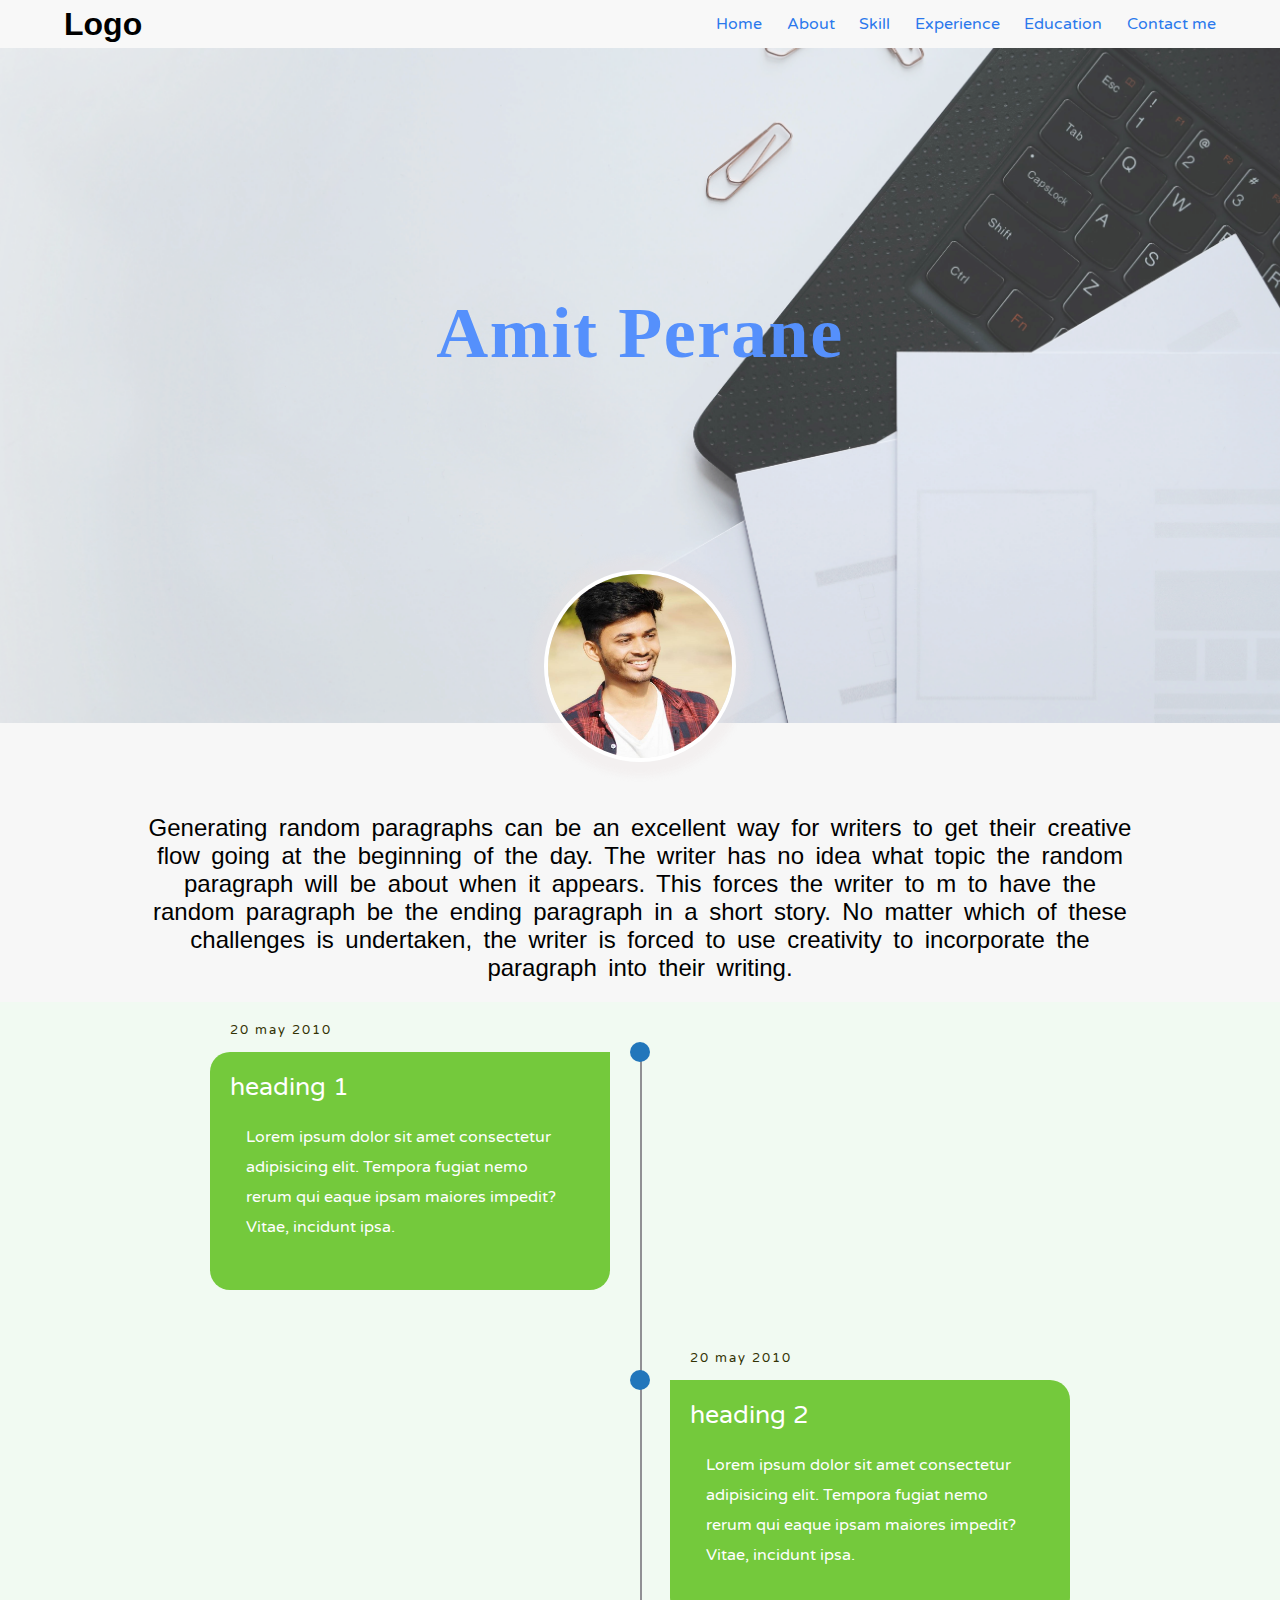
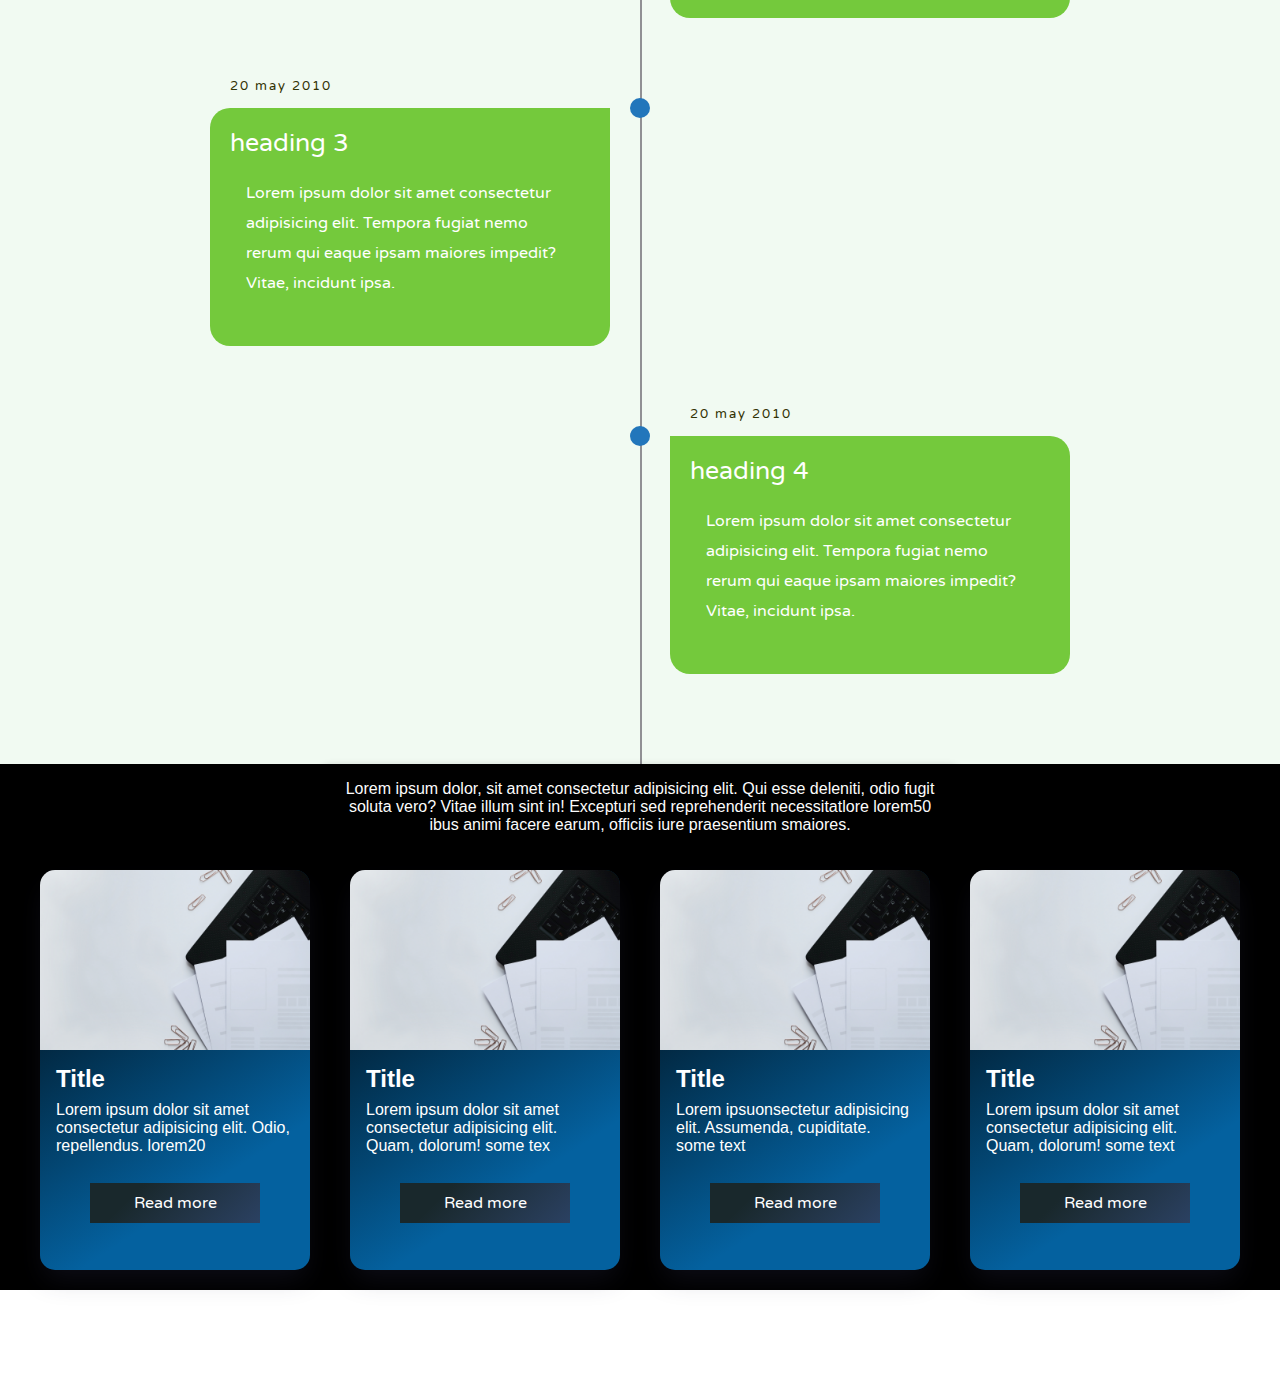
==== index.html @ 159cdae6 "first commit" ====
<!DOCTYPE html>
<html lang="en">

<head>
    <meta charset="UTF-8">
    <meta http-equiv="X-UA-Compatible" content="IE=edge">
    <meta name="viewport" content="width=device-width, initial-scale=1.0">
    <title>Portfolio</title>
    <link rel="stylesheet" href="style.css">
    <link rel="stylesheet" href="https://use.fontawesome.com/releases/v5.5.0/css/all.css"
        integrity="sha384-B4dIYHKNBt8Bc12p+WXckhzcICo0wtJAoU8YZTY5qE0Id1GSseTk6S+L3BlXeVIU" crossorigin="anonymous">
</head>

<body>
   
    <nav>
        <div class="nav-center">
            <h1>Logo</h1>
            <ul class="nav-links nav-menu nav-bar">
                <li>
                    <a href="#">Home</a>
            
                </li>
                <li>
                    <a href="#about">About</a>
            
                </li>
                <li>
                    <a href="#skill">Skill</a>
            
                </li>
                <li><a href="#experience">Experience</a>
            
                </li>
                <li><a href="#education">Education</a>
            
                </li>
                <li>
                    <a href="#contact me">Contact me</a>
            
                </li>
            </ul>
        </div>
    </nav>

<header id="body-header">
        <div id="name-social-container">
            <div class="text-center">
                <h1 id="my-name">
                    Amit Perane
                </h1>
            </div>
            <div>
                <ul class="horizontal-list text-center social-icons">
                    <li>
                        <a href="https://www.linkedin.com/in/amit-perane-91882a196/" target=”_blank”>
                            <i class="fab fa-linkedin-in"></i>

                        </a>
                    </li>
                    <li>
                        <a href="https://github.com/amit-2000" target=”_blank”>
                            <i class="fab fa-github"></i>

                        </a>
                    </li>
                    <li>
                        <a href="https://www.quora.com/profile/Amit-Perane" target="_blank">

                            <i class="fab fa-quora"></i>
                        </a>
                    </li>
                    <li> <a href="#">
                            <a href="#">
                                <i class="fab fa-stack-overflow"></i>

                            </a>
                    </li>

                </ul>
            </div>

        </div>
    </header>

    <main>
        <section id="about">
            <div id="my-image">
                <img src="./images/BeautyPlus_20181110160828060_save.jpg" alt="profile-picture">

            </div>
            <div class="about-para">
                <p>
                    Generating random paragraphs can be an excellent way for writers to get their creative flow going at
                    the beginning of
                    the day. The writer has no idea what topic the random paragraph will be about when it appears. This
                    forces the writer to
                    m to have the random paragraph be the ending paragraph in a short story. No matter which of these
                    challenges is undertaken, the writer is forced to use creativity to incorporate the paragraph into
                    their writing.
                </p>
            </div>



        </section>
        <section id="skill">


        </section>
        <section id="experience">


            <div class="container2">

                <div class="timeline">
                    <ul>
                        <li>
                            <div class="timeline-content">
                                <div class="date">20 may 2010</div>
                                <h1>heading 1</h1>
                                <p>Lorem ipsum dolor sit amet consectetur adipisicing elit. Tempora fugiat nemo rerum
                                    qui
                                    eaque ipsam maiores impedit? Vitae, incidunt ipsa.</p>
                            </div>
                        </li>
                        <li>
                            <div class="timeline-content">
                                <div class="date">20 may 2010</div>
                                <h1>heading 2</h1>
                                <p>Lorem ipsum dolor sit amet consectetur adipisicing elit. Tempora fugiat nemo rerum
                                    qui
                                    eaque ipsam maiores impedit? Vitae, incidunt ipsa.</p>
                            </div>
                        </li>
                        <li>
                            <div class="timeline-content">
                                <div class="date">20 may 2010</div>
                                <h1>heading 3</h1>
                                <p>Lorem ipsum dolor sit amet consectetur adipisicing elit. Tempora fugiat nemo rerum
                                    qui
                                    eaque ipsam maiores impedit? Vitae, incidunt ipsa.</p>
                            </div>
                        </li>
                        <li>
                            <div class="timeline-content">
                                <div class="date">20 may 2010</div>
                                <h1>heading 4</h1>
                                <p>Lorem ipsum dolor sit amet consectetur adipisicing elit. Tempora fugiat nemo rerum
                                    qui
                                    eaque ipsam maiores impedit? Vitae, incidunt ipsa.</p>
                            </div>
                        </li>

                    </ul>
                </div>
            </div>


        </section>
        <section id="education">
            <div class="body2">
                <div class="main">
                    <p id="heading-para">Lorem ipsum dolor, sit amet consectetur adipisicing elit. Qui esse deleniti,
                        odio fugit soluta
                        vero? Vitae illum sint in! Excepturi sed reprehenderit necessitatlore lorem50 ibus animi facere
                        earum, officiis
                        iure praesentium
                        smaiores.</p>
                    <div class="container3">

                        <div class="cards">
                            <div class="card-img img-1"></div>
                            <div class="content">
                                <h2>Title</h2>
                                <p>Lorem ipsum dolor sit amet consectetur adipisicing elit. Odio, repellendus. lorem20
                                </p>
                                <a href="">Read more</a>
                            </div>

                        </div>
                        <div class="cards">
                            <div class="card-img img-2"></div>
                            <h2>Title</h2>
                            <p> Lorem ipsum dolor sit amet consectetur adipisicing elit. Quam, dolorum! some tex</p>
                            <a href="">Read more</a>

                        </div>
                        <div class="cards">
                            <div class="card-img img-3"></div>

                            <h2>Title</h2>
                            <p>Lorem ipsuonsectetur adipisicing elit. Assumenda, cupiditate. some text
                            </p>
                            <a href="">Read more</a>
                        </div>
                        <div class="cards">
                            <div class="card-img"></div>
                            <h2>Title</h2>
                            <p>Lorem ipsum dolor sit amet consectetur adipisicing elit. Quam, dolorum! some text</p>
                            <a href="">Read more</a>
                        </div>
                    </div>
                </div>
            </div>
        </section>
        <section id="contact-me">

        </section>
    </main>

<script src="./js/scroll.js"></script>
</body>

</html>
---- style.css ----
@import url('https://fonts.googleapis.com/css2?family=Varela+Round&family=Yanone+Kaffeesatz&display=swap');
@import url('https://fonts.googleapis.com/css2?family=Architects+Daughter&family=Hind:wght@700&family=Pacifico&display=swap');
body{
    padding: 0px;
    margin: 0px;
    font-family: sans-serif;
    /* font-size: 30px; */
}
#body-header{
    height: 75vh;
    /* width: auto; */
    opacity: 0.8;
    background-image: url(./images/header-img.jpg);
    background-size: cover;
    background-position: center;
    background-attachment: fixed;
    padding-top: 1.2rem;
    position: relative;
    
}
/* ul li{
    display: inline-block;
    list-style-type: none;
    
    margin: 0px;
    padding: 0px;
} */


/* body header  => Navigation*/

nav{
    height:  3rem;
    align-items: center;
    margin: 0;
    background-color: rgb(248, 248, 248);
    display: grid;
    box-shadow: var(--dark-shadow);
}

.nav-center{
    display: flex;
    align-items: center;
    justify-content: space-between;
    width:  90vw;
    margin: 0 auto;

}
li , a , ul{
   font-family: 'Varela Round', sans-serif;

    font-weight: 5500;
    
    color:  rgb(43, 120, 236);
    text-decoration: none;
    list-style: none;
}
.nav-links{
    display:  flex;
    justify-content: space-between;
    width: 500px;
}


ul.nav-bar li a:hover{
    color: rgb(30, 58, 219);
    transition: color 0.5s,background-color 0.5s , border 0.5s;

 } 

/* heading my-name*/
.text-center{
    text-align: center;
}

#name-social-container{
    margin-top: 25vh;
}

#my-name{
    /* font-family: 'Hind', sans-serif; */
    font-family: 'Slabo 27px', serif;
    font-size: 4.5rem;
    letter-spacing: 0.1rem;
    color: rgb(43 117 252);
    font-weight: 700;
    margin-bottom: 0.5rem;
}
.social-icons li{
    list-style: none;
    display: inline-block;
}
.social-icons li a{
    color: rgb(0,0,0);
}
.social-icons li a i{
    /*color: red;*/
    padding: 10px;
    font-size: 1.2rem;
    border-radius: 50%;
}


.social-icons li a i:hover{
   
    box-shadow: rgba(0, 0, 0, 0.24) 0px 3px 8px;
    transform: scale(1.05);
}

#about{
    height: auto;
    width: 100%;
    background-color: rgb(247, 247, 247);
    /* position:absolute; */
}

#my-image {
    height: 12rem;
    width: 12rem;
    margin: auto;
    margin-top: -17vh;
    position: relative;
} 
#my-image img{
    height: 100%;
    width: 100%;
    border-radius: 50%;
    border: 4px solid white;
    box-shadow: 0px 0px 6px 14px rgba(235, 225, 224, 0.3);
}
.about-para p{
    height: auto;
    width: 80vw;
    margin: auto;
    margin-top: 2rem;
    padding: 20px; 
    text-align: center;
    font-size: 1.5rem;
    word-spacing: 0.3rem;

}

 #skill{
    height: auto;
    width: 100%;
    /* background-color: rgb(255, 255, 255); */
    display: flex;
}

#skill p{
     height: auto;
    width: 80vw;
    margin: auto;
    margin-top: 2rem;
    /* padding: 30px;
    margin :0vh 10vw; */
    text-align: center;
    font-size: 1.5rem;
    word-spacing: 0.3rem;
}
 #experience{
    height: auto;
    width: 100%;
    background-color: rgb(245, 241, 241);
}
.container{
    display: flex;
    justify-content: center;
    align-content: center;
    align-items: center;
}
.container div{
    height: auto;
    width: auto;
    border: 2px solid black;
    margin-left: 20px;
    background-image:linear-gradient(rgb(228, 212, 212), rgb(216, 179, 179), rgb(211, 211, 247));
    padding: 5px;

}
 #education{
    height: 65vh;
    width: 100%;
    /* background-color: rgb(255, 255, 255); */
}
* {
    margin: 0;
    padding: 0;
    box-sizing: border-box; 
 }

.container2 {
    display: flex;
    align-items: center;
    justify-content: center;
    margin: 0 auto;
    width: 100%;
    padding:50px 0 0 0;
    height: auto;
    background-color: rgb(241, 250, 242);
}

.timeline {
    width: 80%;
    height: auto;
    max-width: 800px;
    margin: 0 auto;
    position: relative;
}

.timeline ul {
    list-style-type: none;
    margin-bottom: 10px;
}

.timeline ul li {
    border-radius: 10px;
    padding: 20px;
    color: white;
    background-color: rgb(116, 201, 60);
    margin-bottom: 20px;
}

.container ul li :last-child {
    margin-bottom: 0px;
}

.timeline-content h1 {
    font-size: 25px;
    font-weight: 500;
    line-height: 30px;
    margin-bottom: 20px;
}

.timeline-content p {
    font-size: 16px;
    font-weight: 300;
    line-height: 30px;
    margin-bottom: 20px;
}
.date{
    font-size: 13px;
    font-weight: 300;
    margin-bottom: 10px;
    letter-spacing: 2px;
}

@media only screen and (min-width:768px) {
    .timeline::before{
        content: '';
        height: 100%;
        width: 2px;
        position: absolute;
        left: 50%;
        transform: translateX(-50);
        background-color: rgb(144, 144, 148);
    }
 .timeline-content .date{
     position: absolute;
     top :-30px;
    font-size: 13px;
    font-weight: 300;
    letter-spacing: 2px;
    color: rgb(51, 50, 4);
}   

    .timeline ul li {
        width: 50%;
        margin-bottom: 90px;
        position: relative;
        
    }
    .timeline ul li:nth-child(odd) {
        float: left;
        clear: right;
        border-radius: 20px 0px 20px 20px;
        transform: translate(-30px);
        /* left: -30px; */
    }
    .timeline ul li:nth-child(even) {
        float: right;
        clear: left;
        border-radius: 0px 20px 20px 20px;
        transform: translate(30px);
    }
      .timeline ul li::after{
         position: absolute;
         height: 20px;
         width: 20px;
         content: '';
         background-color: rgb(34, 118, 187);
         border-radius: 50%;
         top:0px;
         
     }
      .timeline ul li:nth-child(odd)::after{
          transform: translate(50% , -50%);
          right: -30px;
          
      }
      .timeline ul li:nth-child(even)::after{
          transform: translate(-50% , -50%);
          left: -30px;
          
      }
      .timeline ul li:hover::after{
           background-color: rgb(236, 99, 99);
      }
}

/* Education */
.body2{
    position: relative;
    top: -30px;
    box-sizing: border-box;
    margin: 0;
    padding: 0;
background-color: #000000;

}
.main{
    margin: 0;
    width: 100%;
    height: 100%;
}
.container3{
    flex-wrap: wrap;
    display: flex;
    justify-content: center;
    align-items: center;
    align-content: center; 
    color: rgb(255, 255, 255);
    height: 100%;
    width: 100%;
  
}
#heading-para{
 
    border-radius: 10px;
   box-shadow: rgba(0, 0, 0, 0.24) 0px 3px 8px;
    color: rgb(252, 252, 252);
    text-align: center;
    width: 50vw;
    height: auto;
    align-items: center;
    justify-content: center;
    padding: 1rem;
    margin:30px auto 0 auto;
    margin-bottom: 0;
}

.cards{
   box-shadow: rgba(50, 50, 93, 0.25) 0px 13px 27px -5px, rgba(0, 0, 0, 0.3) 0px 8px 16px -8px;
background-color: #000000;
background-image: linear-gradient(147deg, #000000 0%, #04619f 74%);

    /* background-color: rgb(201, 204, 204); */
    border:0px solid rgb(255, 221, 221);
    border-radius: 15px;
    margin: 20px;
    width: 270px;
    height: 400px; 
}

.card-img{
    border-radius: 15px 15px 0px 0px ;
    /* height: 80%; */
    /* width: 80%; */
    margin: auto;
    /* border-radius: 50%; */
    background-image: url(./header-img.jpg);
    background-position: center;
    background-size: cover;
    /* background-color: aqua; */
    height: 180px;
    margin-bottom: 15px;

}
.cards h2, p{
    padding:0 1rem 0.5rem 1rem;
}
.cards a{
    /* background-color: black; */
    background-color: #2b4162;
background-image: linear-gradient(315deg, #2b4162 0%, #19282c 74%);

    color: white;
    display: block;
    height: auto;
    padding: 10px 20px;
    text-decoration: none;
    text-align: center;
    margin: 20px 50px;
    /* border-radius: 2px; */
}

.cards:hover{
    background-color: rgb(163, 161, 161);
    color: white;
    cursor: pointer;
    transform: scale(1.03);
    transition: all 0.3s ease;

    
}
a:hover{
    color: rgb(47, 159, 224);
}
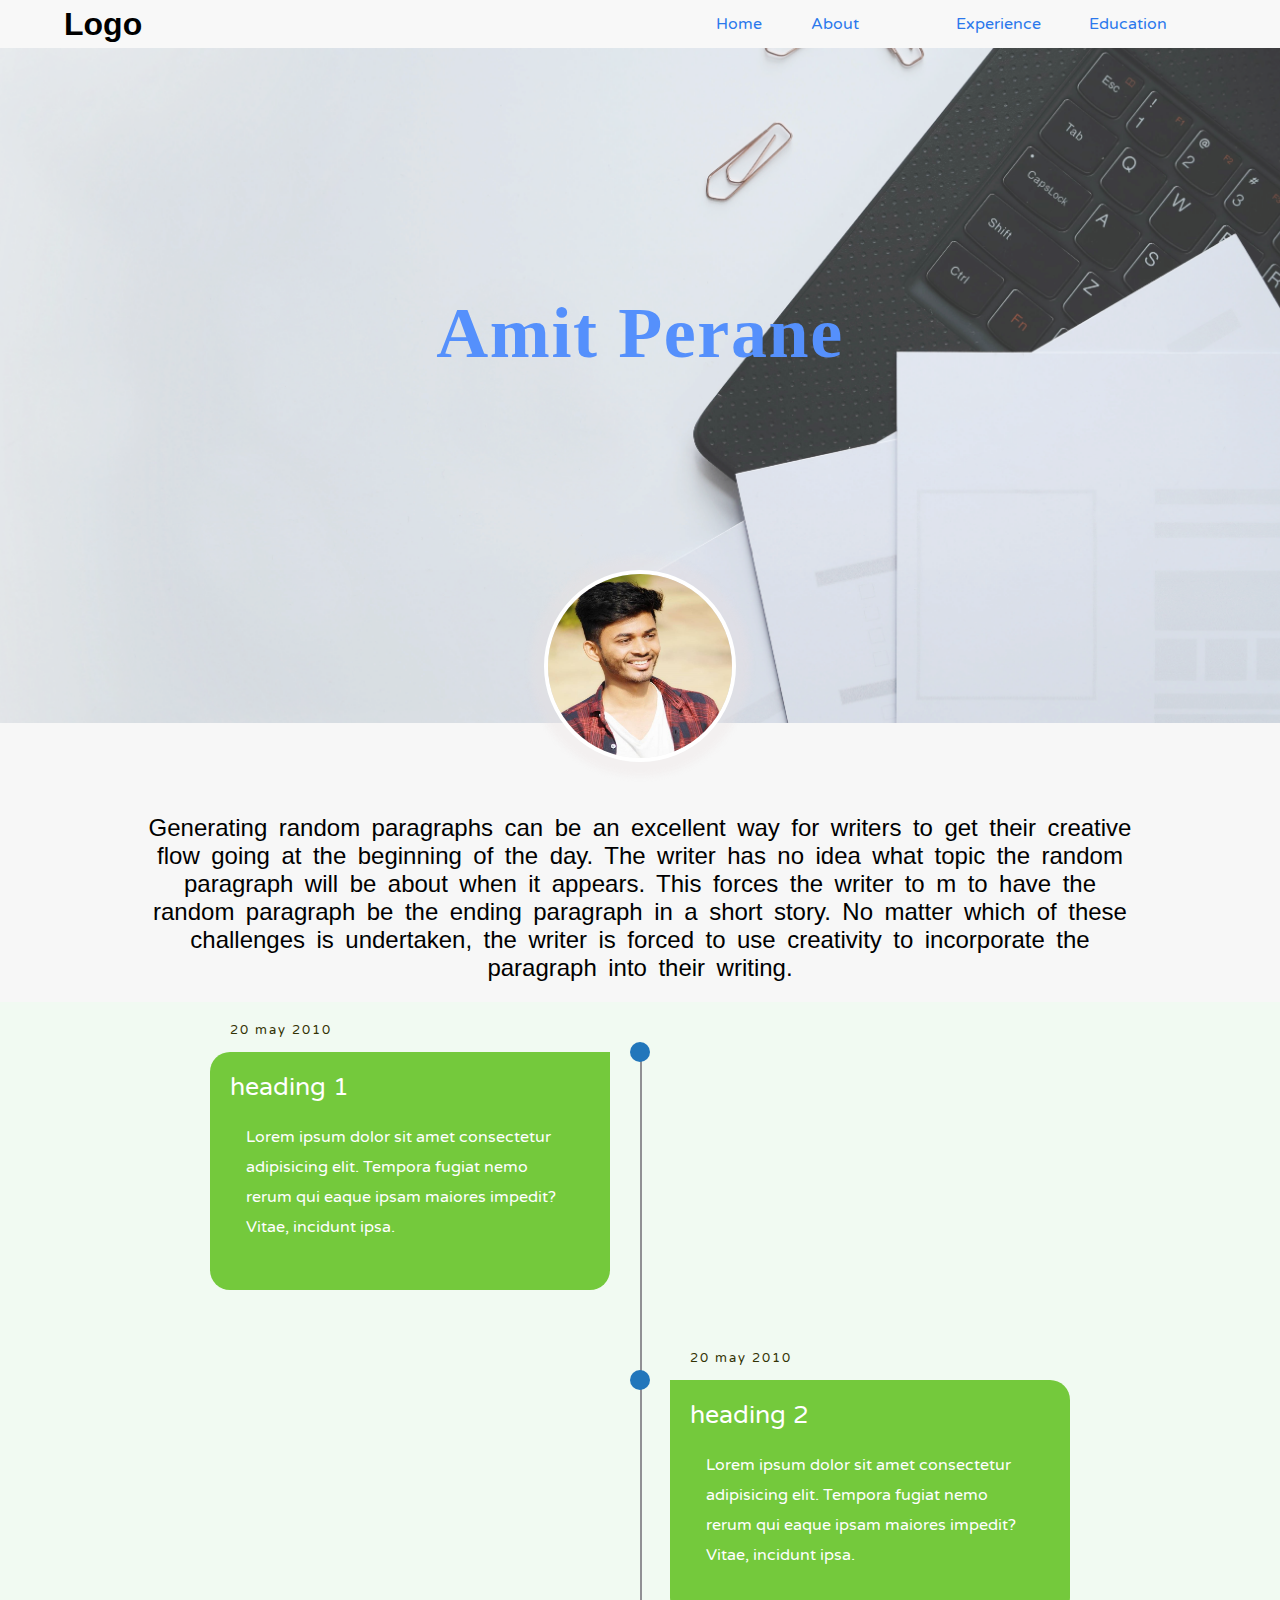
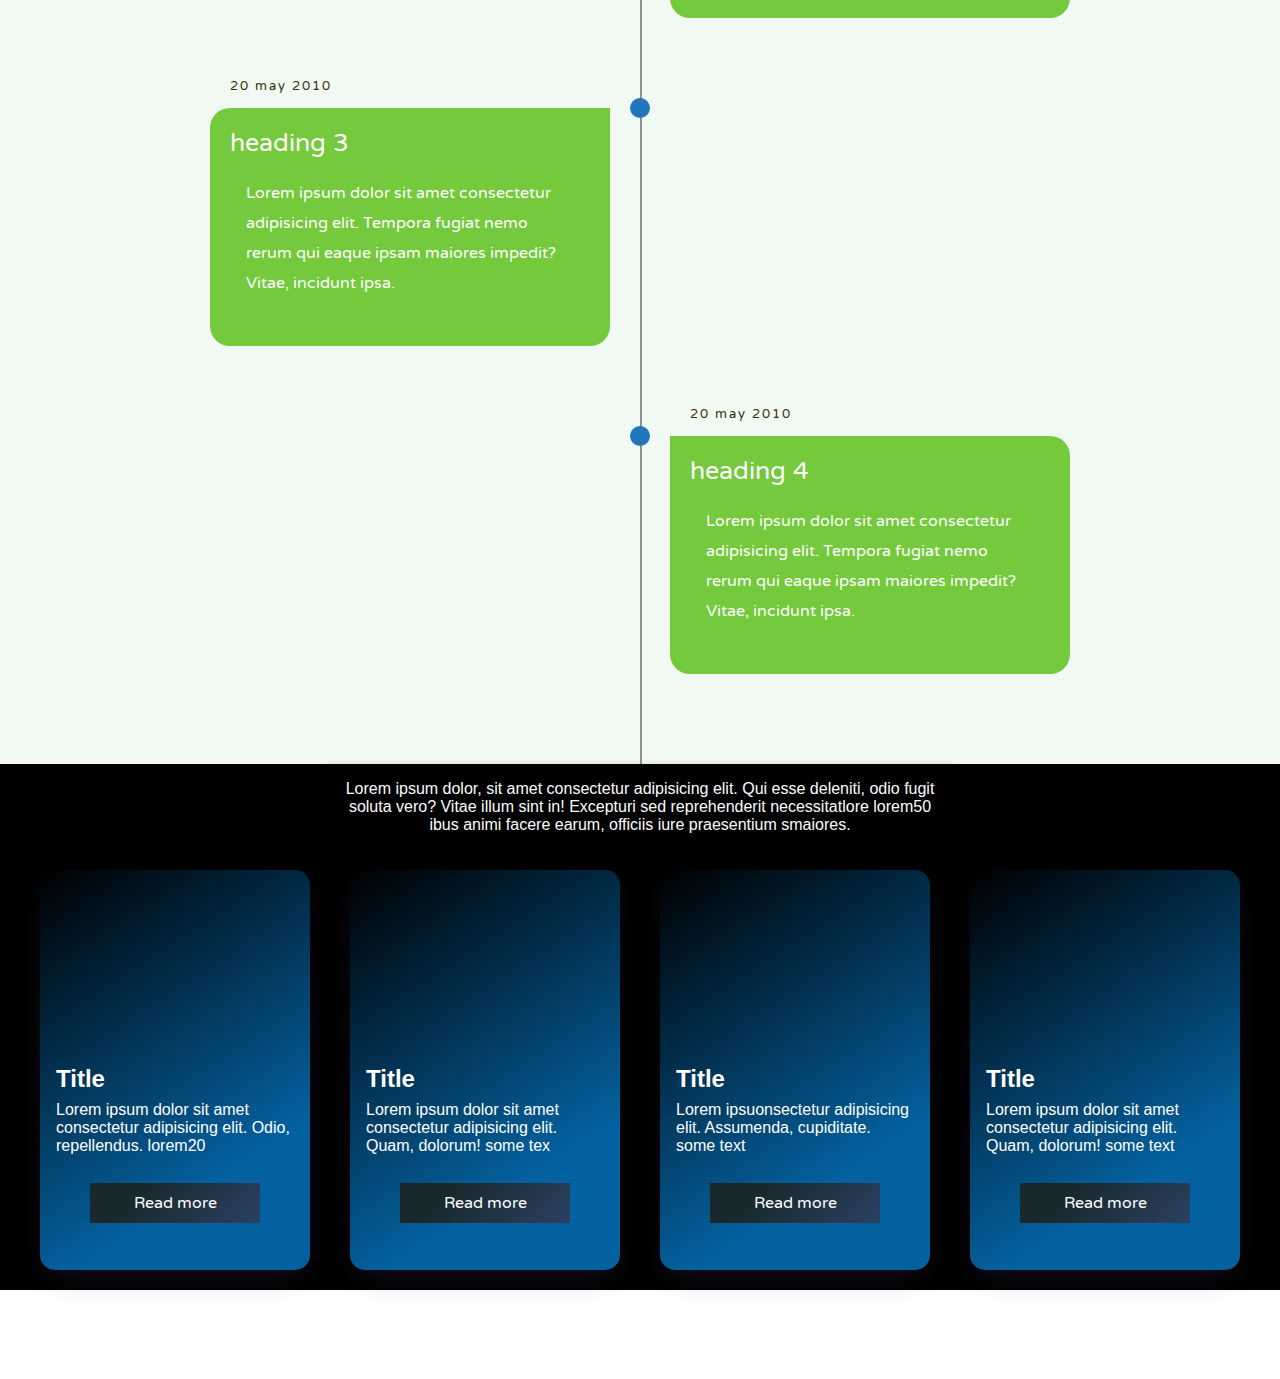
==== commit 85c98470: "first commit" ====
--- a/index.html
+++ b/index.html
@@ -6,12 +6,13 @@
     <meta http-equiv="X-UA-Compatible" content="IE=edge">
     <meta name="viewport" content="width=device-width, initial-scale=1.0">
     <title>Portfolio</title>
-    <link rel="stylesheet" href="style.css">
+    <link rel="stylesheet" href="../css/style.css">
     <link rel="stylesheet" href="https://use.fontawesome.com/releases/v5.5.0/css/all.css"
         integrity="sha384-B4dIYHKNBt8Bc12p+WXckhzcICo0wtJAoU8YZTY5qE0Id1GSseTk6S+L3BlXeVIU" crossorigin="anonymous">
 </head>
 
 <body>
+
    
     <nav>
         <div class="nav-center">
@@ -26,24 +27,24 @@
             
                 </li>
                 <li>
-                    <a href="#skill">Skill</a>
-            
-                </li>
-                <li><a href="#experience">Experience</a>
+                    <!-- <a href="#skill">Skill</a> -->
+            
+                </li>
+                 <li><a href="#experience">Experience</a>
             
                 </li>
                 <li><a href="#education">Education</a>
             
                 </li>
-                <li>
-                    <a href="#contact me">Contact me</a>
+                <li> 
+                    <!-- <a href="#contact me">Contact me</a> -->
             
                 </li>
             </ul>
         </div>
     </nav>
-
-<header id="body-header">
+    <header id="body-header">
+
         <div id="name-social-container">
             <div class="text-center">
                 <h1 id="my-name">
@@ -86,7 +87,7 @@
     <main>
         <section id="about">
             <div id="my-image">
-                <img src="./images/BeautyPlus_20181110160828060_save.jpg" alt="profile-picture">
+                <img src="../images/BeautyPlus_20181110160828060_save.jpg" alt="profile-picture">
 
             </div>
             <div class="about-para">
--- a/css/style.css
+++ b/css/style.css
@@ -0,0 +1,408 @@
+@import url('https://fonts.googleapis.com/css2?family=Varela+Round&family=Yanone+Kaffeesatz&display=swap');
+@import url('https://fonts.googleapis.com/css2?family=Architects+Daughter&family=Hind:wght@700&family=Pacifico&display=swap');
+body{
+    padding: 0px;
+    margin: 0px;
+    font-family: sans-serif;
+    /* font-size: 30px; */
+}
+#body-header{
+    height: 75vh;
+    /* width: auto; */
+    opacity: 0.8;
+    background-image: url(../images/header-img.jpg);
+    background-size: cover;
+    background-position: center;
+    background-attachment: fixed;
+    padding-top: 1.2rem;
+    position: relative;
+    
+}
+/* ul li{
+    display: inline-block;
+    list-style-type: none;
+    
+    margin: 0px;
+    padding: 0px;
+} */
+
+
+/* body header  => Navigation*/
+
+nav{
+    height:  3rem;
+    align-items: center;
+    margin: 0;
+    background-color: rgb(248, 248, 248);
+    display: grid;
+    box-shadow: var(--dark-shadow);
+}
+
+.nav-center{
+    display: flex;
+    align-items: center;
+    justify-content: space-between;
+    width:  90vw;
+    margin: 0 auto;
+
+}
+li , a , ul{
+   font-family: 'Varela Round', sans-serif;
+
+    font-weight: 5500;
+    
+    color:  rgb(43, 120, 236);
+    text-decoration: none;
+    list-style: none;
+}
+.nav-links{
+    display:  flex;
+    justify-content: space-between;
+    width: 500px;
+}
+
+
+ul.nav-bar li a:hover{
+    color: rgb(30, 58, 219);
+    transition: color 0.5s,background-color 0.5s , border 0.5s;
+
+ } 
+
+/* heading my-name*/
+.text-center{
+    text-align: center;
+}
+
+#name-social-container{
+    margin-top: 25vh;
+}
+
+#my-name{
+    /* font-family: 'Hind', sans-serif; */
+    font-family: 'Slabo 27px', serif;
+    font-size: 4.5rem;
+    letter-spacing: 0.1rem;
+    color: rgb(43 117 252);
+    font-weight: 700;
+    margin-bottom: 0.5rem;
+}
+.social-icons li{
+    list-style: none;
+    display: inline-block;
+}
+.social-icons li a{
+    color: rgb(0,0,0);
+}
+.social-icons li a i{
+    /*color: red;*/
+    padding: 10px;
+    font-size: 1.2rem;
+    border-radius: 50%;
+}
+
+
+.social-icons li a i:hover{
+   
+    box-shadow: rgba(0, 0, 0, 0.24) 0px 3px 8px;
+    transform: scale(1.05);
+}
+
+#about{
+    height: auto;
+    width: 100%;
+    background-color: rgb(247, 247, 247);
+    /* position:absolute; */
+}
+
+#my-image {
+    height: 12rem;
+    width: 12rem;
+    margin: auto;
+    margin-top: -17vh;
+    position: relative;
+} 
+#my-image img{
+    height: 100%;
+    width: 100%;
+    border-radius: 50%;
+    border: 4px solid white;
+    box-shadow: 0px 0px 6px 14px rgba(235, 225, 224, 0.3);
+}
+.about-para p{
+    height: auto;
+    width: 80vw;
+    margin: auto;
+    margin-top: 2rem;
+    padding: 20px; 
+    text-align: center;
+    font-size: 1.5rem;
+    word-spacing: 0.3rem;
+
+}
+
+ #skill{
+    height: auto;
+    width: 100%;
+    /* background-color: rgb(255, 255, 255); */
+    display: flex;
+}
+
+#skill p{
+     height: auto;
+    width: 80vw;
+    margin: auto;
+    margin-top: 2rem;
+    /* padding: 30px;
+    margin :0vh 10vw; */
+    text-align: center;
+    font-size: 1.5rem;
+    word-spacing: 0.3rem;
+}
+ #experience{
+    height: auto;
+    width: 100%;
+    background-color: rgb(245, 241, 241);
+}
+.container{
+    display: flex;
+    justify-content: center;
+    align-content: center;
+    align-items: center;
+}
+.container div{
+    height: auto;
+    width: auto;
+    border: 2px solid black;
+    margin-left: 20px;
+    background-image:linear-gradient(rgb(228, 212, 212), rgb(216, 179, 179), rgb(211, 211, 247));
+    padding: 5px;
+
+}
+ #education{
+    height: 65vh;
+    width: 100%;
+    /* background-color: rgb(255, 255, 255); */
+}
+* {
+    margin: 0;
+    padding: 0;
+    box-sizing: border-box; 
+ }
+
+.container2 {
+    display: flex;
+    align-items: center;
+    justify-content: center;
+    margin: 0 auto;
+    width: 100%;
+    padding:50px 0 0 0;
+    height: auto;
+    background-color: rgb(241, 250, 242);
+}
+
+.timeline {
+    width: 80%;
+    height: auto;
+    max-width: 800px;
+    margin: 0 auto;
+    position: relative;
+}
+
+.timeline ul {
+    list-style-type: none;
+    margin-bottom: 10px;
+}
+
+.timeline ul li {
+    border-radius: 10px;
+    padding: 20px;
+    color: white;
+    background-color: rgb(116, 201, 60);
+    margin-bottom: 20px;
+}
+
+.container ul li :last-child {
+    margin-bottom: 0px;
+}
+
+.timeline-content h1 {
+    font-size: 25px;
+    font-weight: 500;
+    line-height: 30px;
+    margin-bottom: 20px;
+}
+
+.timeline-content p {
+    font-size: 16px;
+    font-weight: 300;
+    line-height: 30px;
+    margin-bottom: 20px;
+}
+.date{
+    font-size: 13px;
+    font-weight: 300;
+    margin-bottom: 10px;
+    letter-spacing: 2px;
+}
+
+@media only screen and (min-width:768px) {
+    .timeline::before{
+        content: '';
+        height: 100%;
+        width: 2px;
+        position: absolute;
+        left: 50%;
+        transform: translateX(-50);
+        background-color: rgb(144, 144, 148);
+    }
+ .timeline-content .date{
+     position: absolute;
+     top :-30px;
+    font-size: 13px;
+    font-weight: 300;
+    letter-spacing: 2px;
+    color: rgb(51, 50, 4);
+}   
+
+    .timeline ul li {
+        width: 50%;
+        margin-bottom: 90px;
+        position: relative;
+        
+    }
+    .timeline ul li:nth-child(odd) {
+        float: left;
+        clear: right;
+        border-radius: 20px 0px 20px 20px;
+        transform: translate(-30px);
+        /* left: -30px; */
+    }
+    .timeline ul li:nth-child(even) {
+        float: right;
+        clear: left;
+        border-radius: 0px 20px 20px 20px;
+        transform: translate(30px);
+    }
+      .timeline ul li::after{
+         position: absolute;
+         height: 20px;
+         width: 20px;
+         content: '';
+         background-color: rgb(34, 118, 187);
+         border-radius: 50%;
+         top:0px;
+         
+     }
+      .timeline ul li:nth-child(odd)::after{
+          transform: translate(50% , -50%);
+          right: -30px;
+          
+      }
+      .timeline ul li:nth-child(even)::after{
+          transform: translate(-50% , -50%);
+          left: -30px;
+          
+      }
+      .timeline ul li:hover::after{
+           background-color: rgb(236, 99, 99);
+      }
+}
+
+/* Education */
+.body2{
+    position: relative;
+    top: -30px;
+    box-sizing: border-box;
+    margin: 0;
+    padding: 0;
+background-color: #000000;
+
+}
+.main{
+    margin: 0;
+    width: 100%;
+    height: 100%;
+}
+.container3{
+    flex-wrap: wrap;
+    display: flex;
+    justify-content: center;
+    align-items: center;
+    align-content: center; 
+    color: rgb(255, 255, 255);
+    height: 100%;
+    width: 100%;
+  
+}
+#heading-para{
+ 
+    border-radius: 10px;
+   box-shadow: rgba(0, 0, 0, 0.24) 0px 3px 8px;
+    color: rgb(252, 252, 252);
+    text-align: center;
+    width: 50vw;
+    height: auto;
+    align-items: center;
+    justify-content: center;
+    padding: 1rem;
+    margin:30px auto 0 auto;
+    margin-bottom: 0;
+}
+
+.cards{
+   box-shadow: rgba(50, 50, 93, 0.25) 0px 13px 27px -5px, rgba(0, 0, 0, 0.3) 0px 8px 16px -8px;
+background-color: #000000;
+background-image: linear-gradient(147deg, #000000 0%, #04619f 74%);
+
+    /* background-color: rgb(201, 204, 204); */
+    border:0px solid rgb(255, 221, 221);
+    border-radius: 15px;
+    margin: 20px;
+    width: 270px;
+    height: 400px; 
+}
+
+.card-img{
+    border-radius: 15px 15px 0px 0px ;
+    /* height: 80%; */
+    /* width: 80%; */
+    margin: auto;
+    /* border-radius: 50%; */
+    background-image: url(./header-img.jpg);
+    background-position: center;
+    background-size: cover;
+    /* background-color: aqua; */
+    height: 180px;
+    margin-bottom: 15px;
+
+}
+.cards h2, p{
+    padding:0 1rem 0.5rem 1rem;
+}
+.cards a{
+    /* background-color: black; */
+    background-color: #2b4162;
+background-image: linear-gradient(315deg, #2b4162 0%, #19282c 74%);
+
+    color: white;
+    display: block;
+    height: auto;
+    padding: 10px 20px;
+    text-decoration: none;
+    text-align: center;
+    margin: 20px 50px;
+    /* border-radius: 2px; */
+}
+
+.cards:hover{
+    background-color: rgb(163, 161, 161);
+    color: white;
+    cursor: pointer;
+    transform: scale(1.03);
+    transition: all 0.3s ease;
+
+    
+}
+a:hover{
+    color: rgb(47, 159, 224);
+}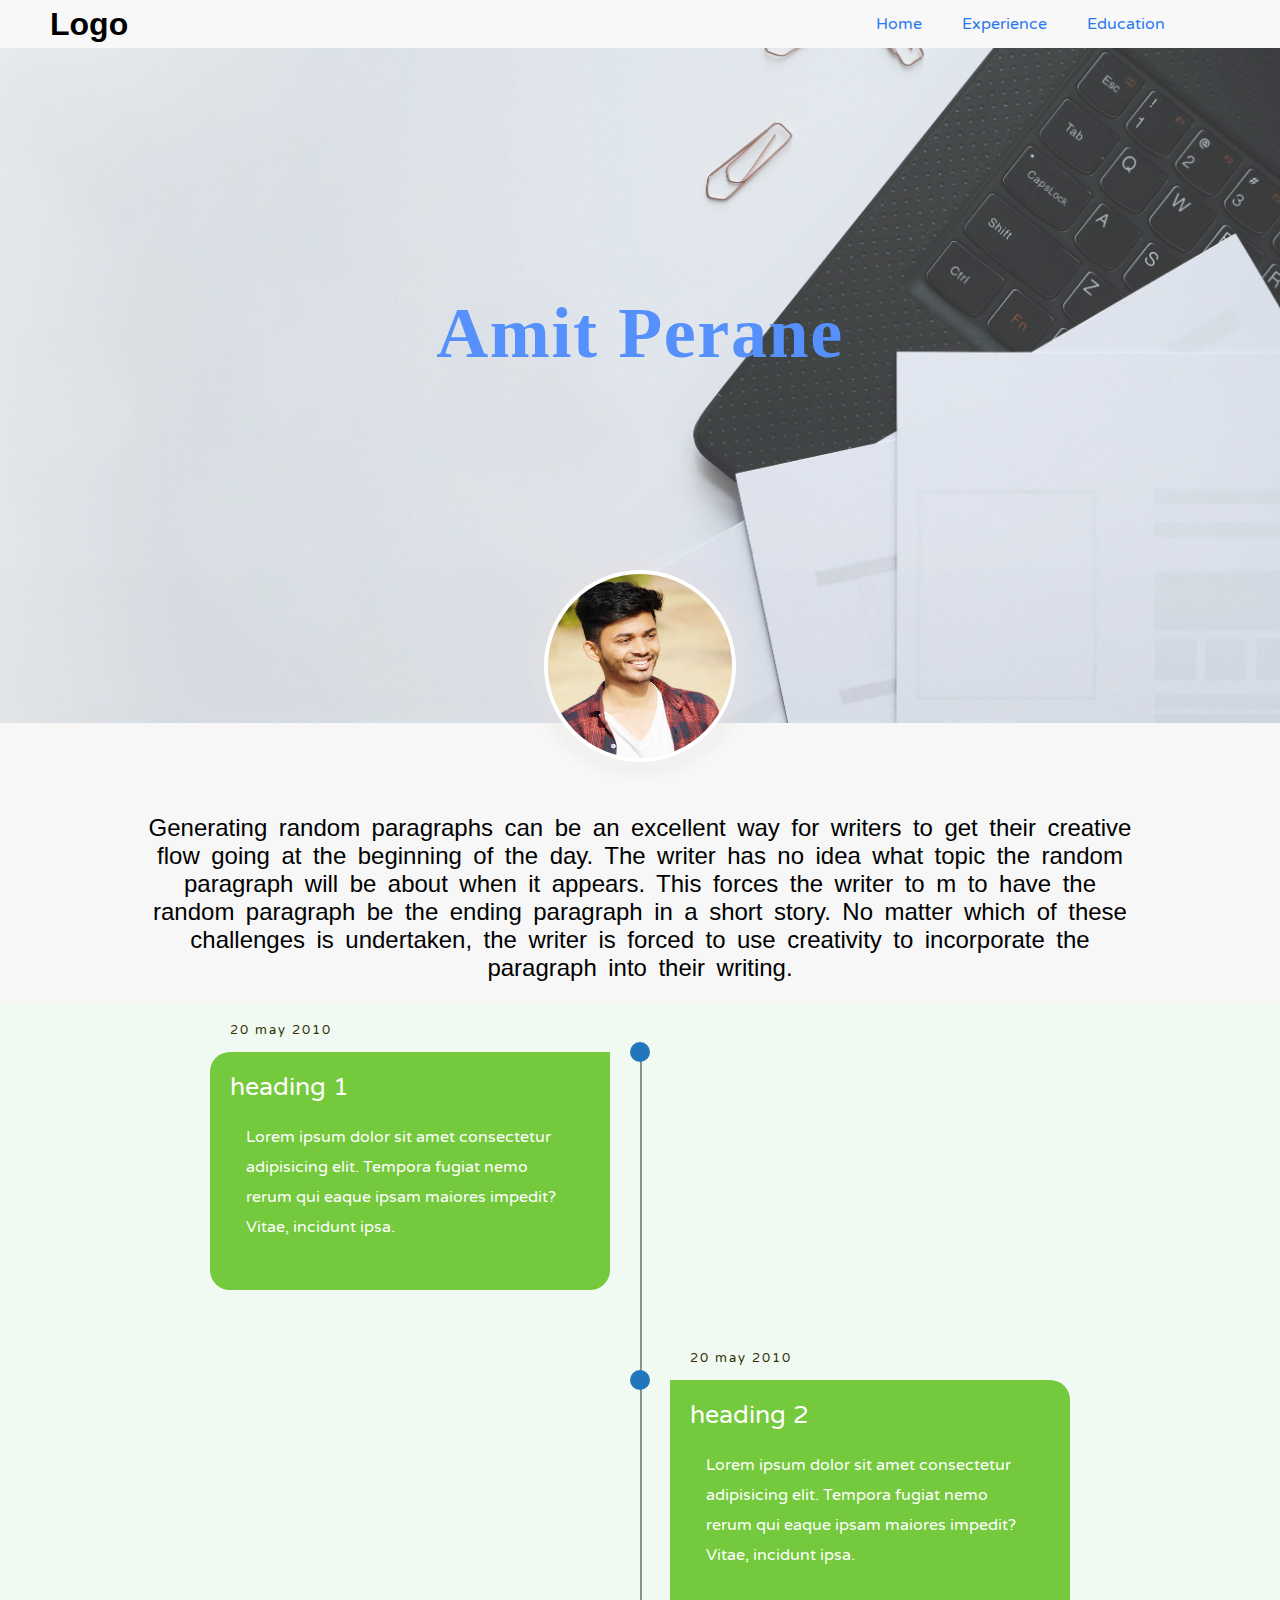
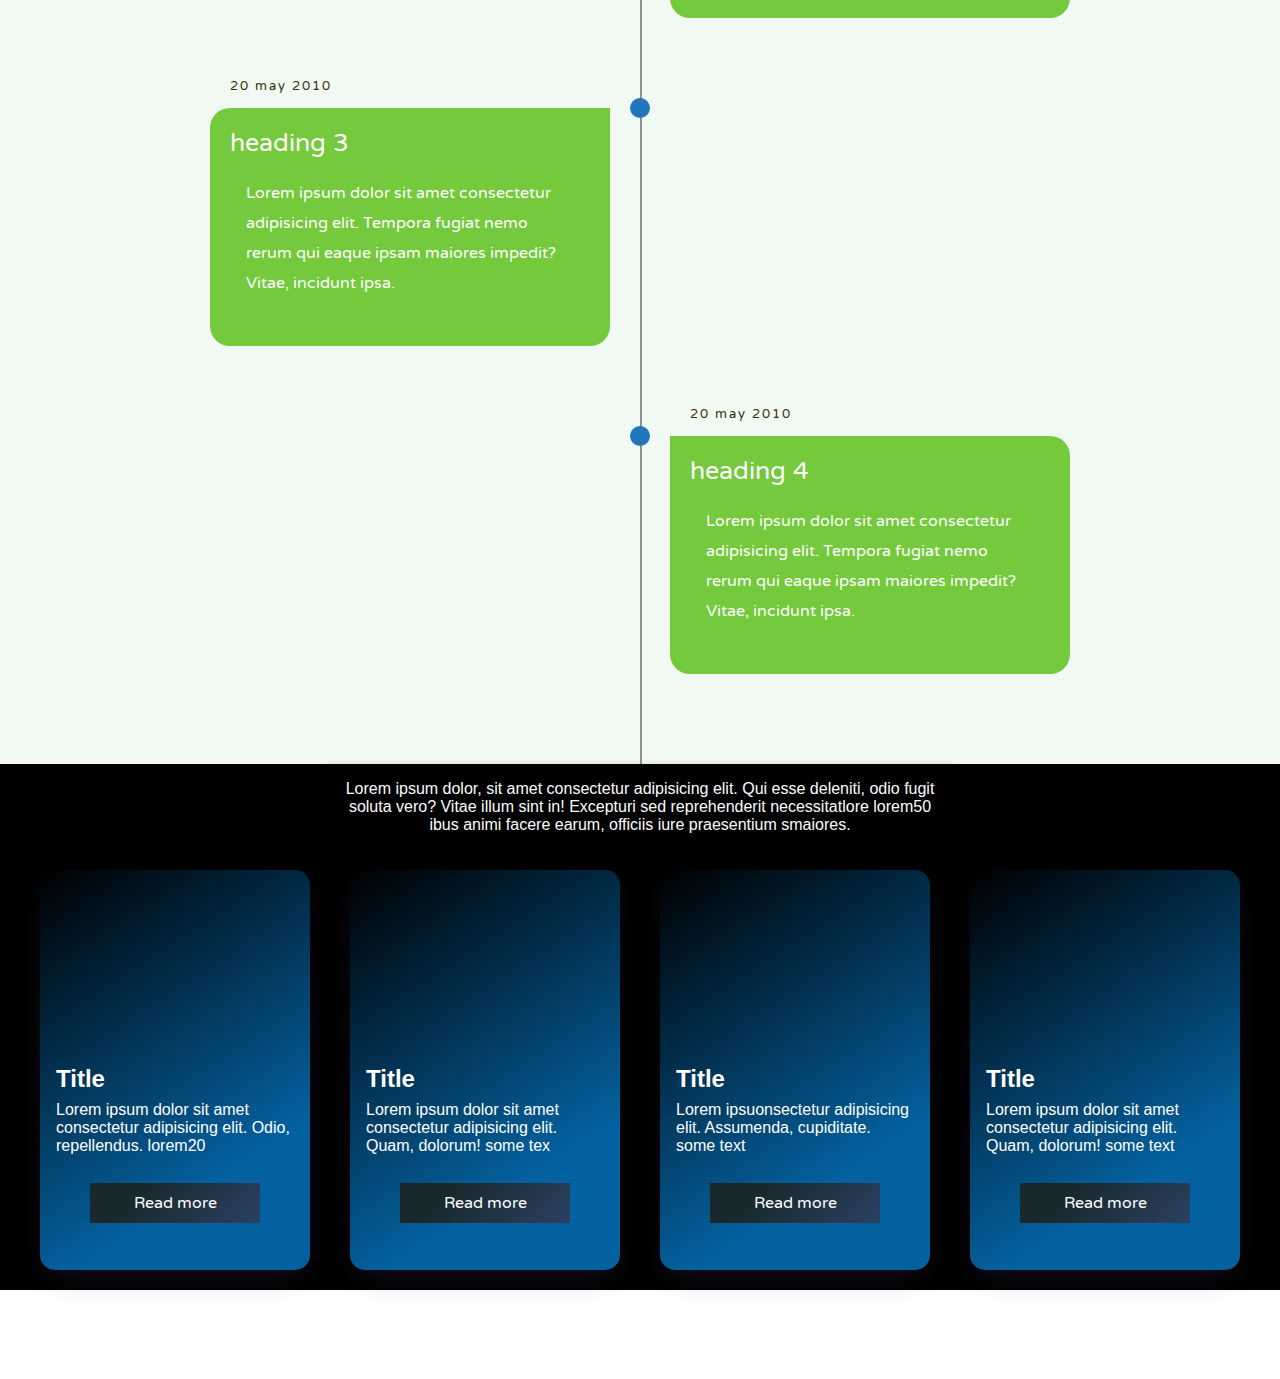
==== commit a2592bad: "first commit" ====
--- a/index.html
+++ b/index.html
@@ -22,24 +22,24 @@
                     <a href="#">Home</a>
             
                 </li>
-                <li>
+                <!-- <li>
                     <a href="#about">About</a>
             
-                </li>
-                <li>
+                </li> -->
+                <!-- <li> -->
                     <!-- <a href="#skill">Skill</a> -->
             
-                </li>
-                 <li><a href="#experience">Experience</a>
-            
-                </li>
+                <!-- </li> -->
+                  <li><a href="#experience">Experience</a>
+            
+                 </li> 
                 <li><a href="#education">Education</a>
             
-                </li>
-                <li> 
+                </li> 
+                <!-- <li>  -->
                     <!-- <a href="#contact me">Contact me</a> -->
             
-                </li>
+                <!-- </li> -->
             </ul>
         </div>
     </nav>
--- a/css/style.css
+++ b/css/style.css
@@ -37,15 +37,31 @@
     display: grid;
     box-shadow: var(--dark-shadow);
 }
-
 .nav-center{
     display: flex;
-    align-items: center;
-    justify-content: space-between;
-    width:  90vw;
-    margin: 0 auto;
-
-}
+    justify-content: center;
+    align-items: center;
+}
+
+
+.nav-center h1{
+    margin-right: 100px;
+    position:relative ;
+    left: 50px;
+    width:  100%;
+    /* margin: 0 auto; */
+}
+.nav-center ul{
+
+    width: 100%;
+    display: flex;
+    flex-wrap: wrap;
+    float: right;
+    
+}
+
+
+
 li , a , ul{
    font-family: 'Varela Round', sans-serif;
 
@@ -55,10 +71,16 @@
     text-decoration: none;
     list-style: none;
 }
+
 .nav-links{
+    max-width:520px ;
     display:  flex;
-    justify-content: space-between;
+    justify-content: center;
+  
     width: 500px;
+}
+.nav-links a{
+    margin: 0 20px;
 }
 
 
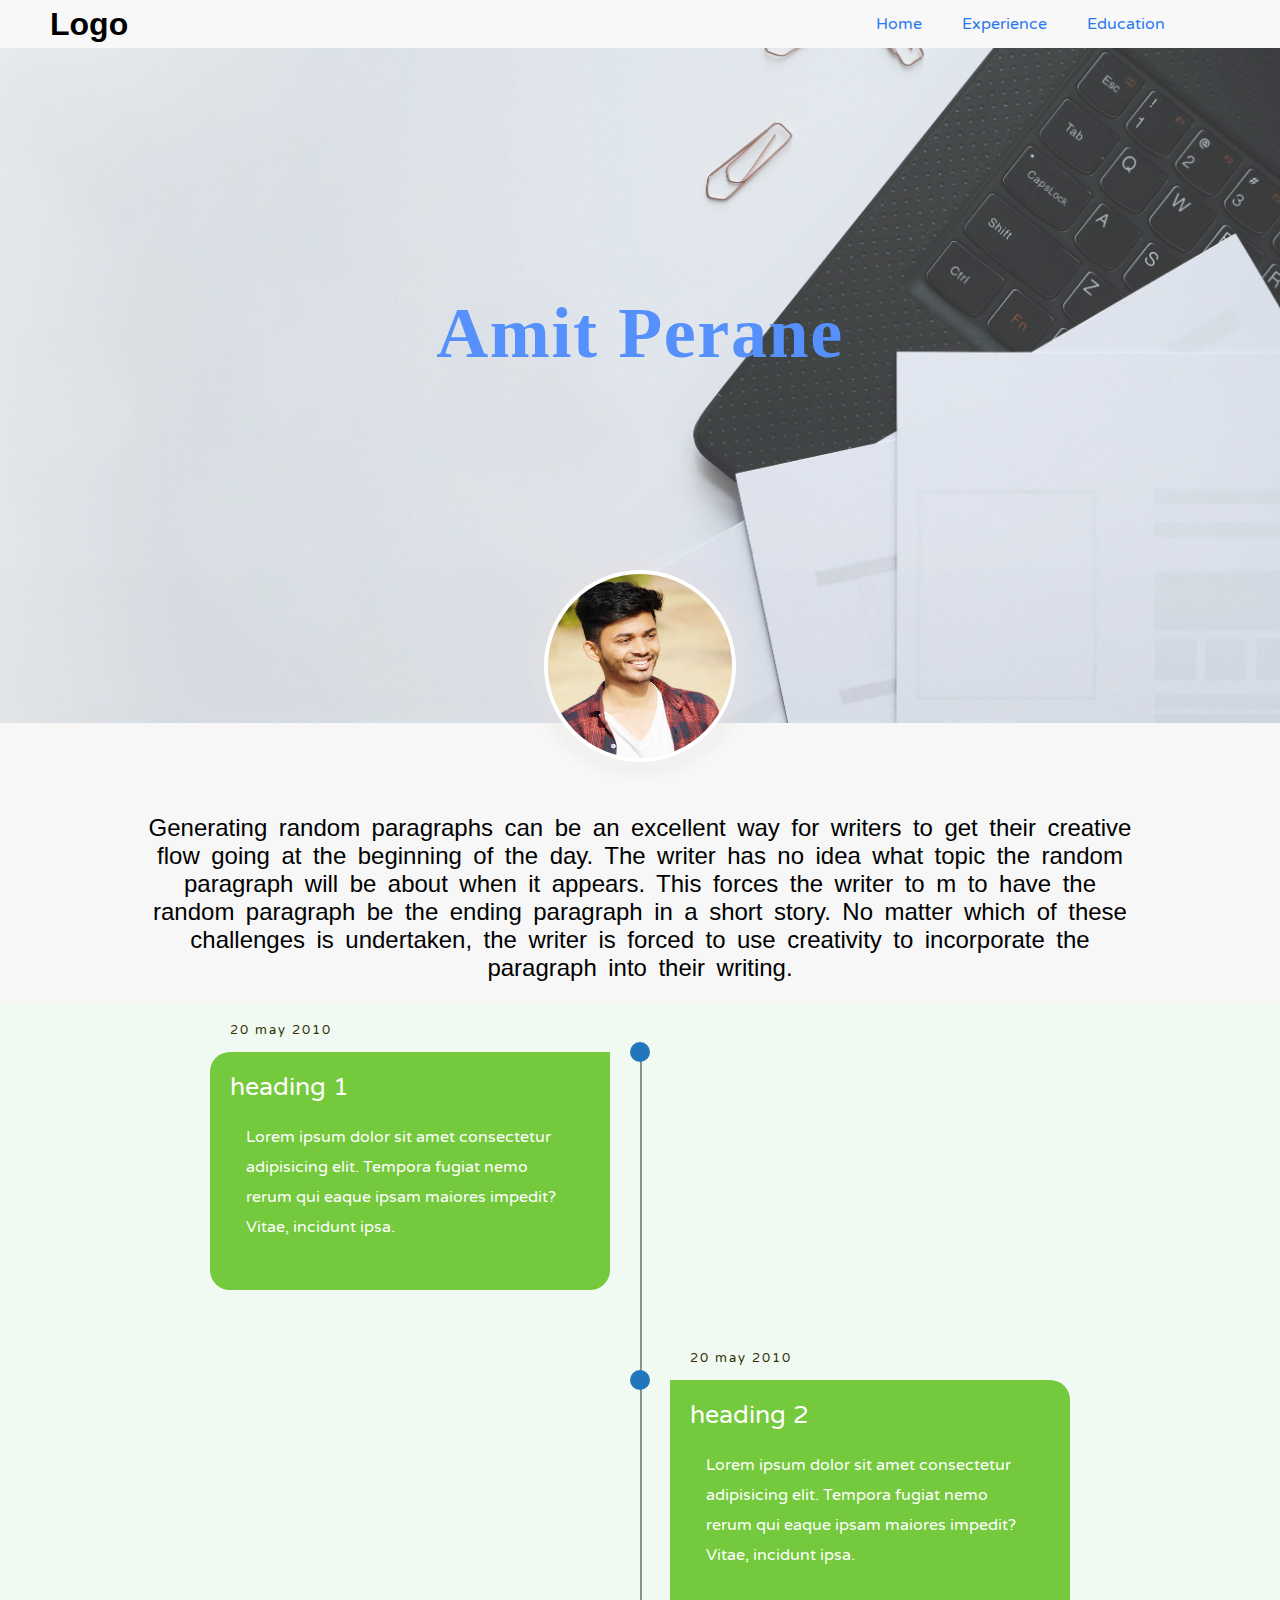
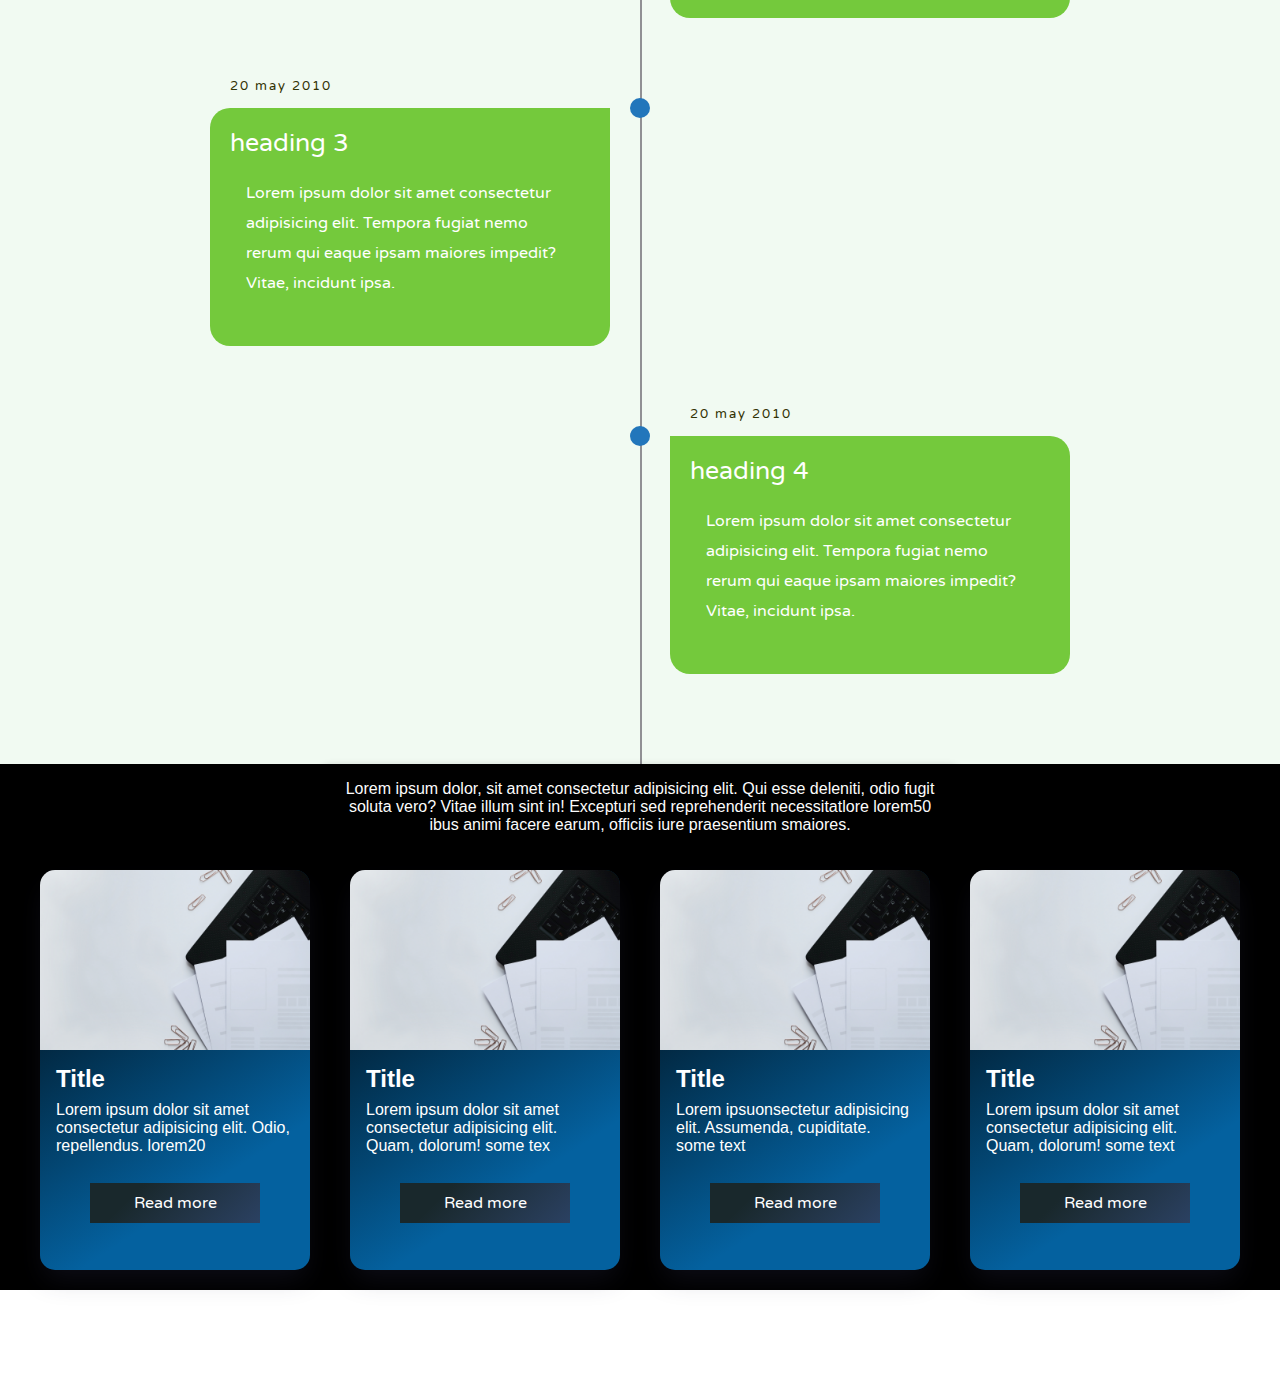
==== commit 17f2d861: "first commit" ====
--- a/index.html
+++ b/index.html
@@ -6,7 +6,7 @@
     <meta http-equiv="X-UA-Compatible" content="IE=edge">
     <meta name="viewport" content="width=device-width, initial-scale=1.0">
     <title>Portfolio</title>
-    <link rel="stylesheet" href="../css/style.css">
+    <link rel="stylesheet" href="./style.css">
     <link rel="stylesheet" href="https://use.fontawesome.com/releases/v5.5.0/css/all.css"
         integrity="sha384-B4dIYHKNBt8Bc12p+WXckhzcICo0wtJAoU8YZTY5qE0Id1GSseTk6S+L3BlXeVIU" crossorigin="anonymous">
 </head>
@@ -87,7 +87,7 @@
     <main>
         <section id="about">
             <div id="my-image">
-                <img src="../images/BeautyPlus_20181110160828060_save.jpg" alt="profile-picture">
+                <img src="./BeautyPlus_20181110160828060_save.jpg" alt="profile-picture">
 
             </div>
             <div class="about-para">
@@ -210,7 +210,7 @@
         </section>
     </main>
 
-<script src="./js/scroll.js"></script>
+<script src="./scroll.js"></script>
 </body>
 
 </html>--- a/style.css
+++ b/style.css
@@ -0,0 +1,430 @@
+@import url('https://fonts.googleapis.com/css2?family=Varela+Round&family=Yanone+Kaffeesatz&display=swap');
+@import url('https://fonts.googleapis.com/css2?family=Architects+Daughter&family=Hind:wght@700&family=Pacifico&display=swap');
+body{
+    padding: 0px;
+    margin: 0px;
+    font-family: sans-serif;
+    /* font-size: 30px; */
+}
+#body-header{
+    height: 75vh;
+    /* width: auto; */
+    opacity: 0.8;
+    background-image: url(./header-img.jpg);
+    background-size: cover;
+    background-position: center;
+    background-attachment: fixed;
+    padding-top: 1.2rem;
+    position: relative;
+    
+}
+/* ul li{
+    display: inline-block;
+    list-style-type: none;
+    
+    margin: 0px;
+    padding: 0px;
+} */
+
+
+/* body header  => Navigation*/
+
+nav{
+    height:  3rem;
+    align-items: center;
+    margin: 0;
+    background-color: rgb(248, 248, 248);
+    display: grid;
+    box-shadow: var(--dark-shadow);
+}
+.nav-center{
+    display: flex;
+    justify-content: center;
+    align-items: center;
+}
+
+
+.nav-center h1{
+    margin-right: 100px;
+    position:relative ;
+    left: 50px;
+    width:  100%;
+    /* margin: 0 auto; */
+}
+.nav-center ul{
+
+    width: 100%;
+    display: flex;
+    flex-wrap: wrap;
+    float: right;
+    
+}
+
+
+
+li , a , ul{
+   font-family: 'Varela Round', sans-serif;
+
+    font-weight: 5500;
+    
+    color:  rgb(43, 120, 236);
+    text-decoration: none;
+    list-style: none;
+}
+
+.nav-links{
+    max-width:520px ;
+    display:  flex;
+    justify-content: center;
+  
+    width: 500px;
+}
+.nav-links a{
+    margin: 0 20px;
+}
+
+
+ul.nav-bar li a:hover{
+    color: rgb(30, 58, 219);
+    transition: color 0.5s,background-color 0.5s , border 0.5s;
+
+ } 
+
+/* heading my-name*/
+.text-center{
+    text-align: center;
+}
+
+#name-social-container{
+    margin-top: 25vh;
+}
+
+#my-name{
+    /* font-family: 'Hind', sans-serif; */
+    font-family: 'Slabo 27px', serif;
+    font-size: 4.5rem;
+    letter-spacing: 0.1rem;
+    color: rgb(43 117 252);
+    font-weight: 700;
+    margin-bottom: 0.5rem;
+}
+.social-icons li{
+    list-style: none;
+    display: inline-block;
+}
+.social-icons li a{
+    color: rgb(0,0,0);
+}
+.social-icons li a i{
+    /*color: red;*/
+    padding: 10px;
+    font-size: 1.2rem;
+    border-radius: 50%;
+}
+
+
+.social-icons li a i:hover{
+   
+    box-shadow: rgba(0, 0, 0, 0.24) 0px 3px 8px;
+    transform: scale(1.05);
+}
+
+#about{
+    height: auto;
+    width: 100%;
+    background-color: rgb(247, 247, 247);
+    /* position:absolute; */
+}
+
+#my-image {
+    height: 12rem;
+    width: 12rem;
+    margin: auto;
+    margin-top: -17vh;
+    position: relative;
+} 
+#my-image img{
+    height: 100%;
+    width: 100%;
+    border-radius: 50%;
+    border: 4px solid white;
+    box-shadow: 0px 0px 6px 14px rgba(235, 225, 224, 0.3);
+}
+.about-para p{
+    height: auto;
+    width: 80vw;
+    margin: auto;
+    margin-top: 2rem;
+    padding: 20px; 
+    text-align: center;
+    font-size: 1.5rem;
+    word-spacing: 0.3rem;
+
+}
+
+ #skill{
+    height: auto;
+    width: 100%;
+    /* background-color: rgb(255, 255, 255); */
+    display: flex;
+}
+
+#skill p{
+     height: auto;
+    width: 80vw;
+    margin: auto;
+    margin-top: 2rem;
+    /* padding: 30px;
+    margin :0vh 10vw; */
+    text-align: center;
+    font-size: 1.5rem;
+    word-spacing: 0.3rem;
+}
+ #experience{
+    height: auto;
+    width: 100%;
+    background-color: rgb(245, 241, 241);
+}
+.container{
+    display: flex;
+    justify-content: center;
+    align-content: center;
+    align-items: center;
+}
+.container div{
+    height: auto;
+    width: auto;
+    border: 2px solid black;
+    margin-left: 20px;
+    background-image:linear-gradient(rgb(228, 212, 212), rgb(216, 179, 179), rgb(211, 211, 247));
+    padding: 5px;
+
+}
+ #education{
+    height: 65vh;
+    width: 100%;
+    /* background-color: rgb(255, 255, 255); */
+}
+* {
+    margin: 0;
+    padding: 0;
+    box-sizing: border-box; 
+ }
+
+.container2 {
+    display: flex;
+    align-items: center;
+    justify-content: center;
+    margin: 0 auto;
+    width: 100%;
+    padding:50px 0 0 0;
+    height: auto;
+    background-color: rgb(241, 250, 242);
+}
+
+.timeline {
+    width: 80%;
+    height: auto;
+    max-width: 800px;
+    margin: 0 auto;
+    position: relative;
+}
+
+.timeline ul {
+    list-style-type: none;
+    margin-bottom: 10px;
+}
+
+.timeline ul li {
+    border-radius: 10px;
+    padding: 20px;
+    color: white;
+    background-color: rgb(116, 201, 60);
+    margin-bottom: 20px;
+}
+
+.container ul li :last-child {
+    margin-bottom: 0px;
+}
+
+.timeline-content h1 {
+    font-size: 25px;
+    font-weight: 500;
+    line-height: 30px;
+    margin-bottom: 20px;
+}
+
+.timeline-content p {
+    font-size: 16px;
+    font-weight: 300;
+    line-height: 30px;
+    margin-bottom: 20px;
+}
+.date{
+    font-size: 13px;
+    font-weight: 300;
+    margin-bottom: 10px;
+    letter-spacing: 2px;
+}
+
+@media only screen and (min-width:768px) {
+    .timeline::before{
+        content: '';
+        height: 100%;
+        width: 2px;
+        position: absolute;
+        left: 50%;
+        transform: translateX(-50);
+        background-color: rgb(144, 144, 148);
+    }
+ .timeline-content .date{
+     position: absolute;
+     top :-30px;
+    font-size: 13px;
+    font-weight: 300;
+    letter-spacing: 2px;
+    color: rgb(51, 50, 4);
+}   
+
+    .timeline ul li {
+        width: 50%;
+        margin-bottom: 90px;
+        position: relative;
+        
+    }
+    .timeline ul li:nth-child(odd) {
+        float: left;
+        clear: right;
+        border-radius: 20px 0px 20px 20px;
+        transform: translate(-30px);
+        /* left: -30px; */
+    }
+    .timeline ul li:nth-child(even) {
+        float: right;
+        clear: left;
+        border-radius: 0px 20px 20px 20px;
+        transform: translate(30px);
+    }
+      .timeline ul li::after{
+         position: absolute;
+         height: 20px;
+         width: 20px;
+         content: '';
+         background-color: rgb(34, 118, 187);
+         border-radius: 50%;
+         top:0px;
+         
+     }
+      .timeline ul li:nth-child(odd)::after{
+          transform: translate(50% , -50%);
+          right: -30px;
+          
+      }
+      .timeline ul li:nth-child(even)::after{
+          transform: translate(-50% , -50%);
+          left: -30px;
+          
+      }
+      .timeline ul li:hover::after{
+           background-color: rgb(236, 99, 99);
+      }
+}
+
+/* Education */
+.body2{
+    position: relative;
+    top: -30px;
+    box-sizing: border-box;
+    margin: 0;
+    padding: 0;
+background-color: #000000;
+
+}
+.main{
+    margin: 0;
+    width: 100%;
+    height: 100%;
+}
+.container3{
+    flex-wrap: wrap;
+    display: flex;
+    justify-content: center;
+    align-items: center;
+    align-content: center; 
+    color: rgb(255, 255, 255);
+    height: 100%;
+    width: 100%;
+  
+}
+#heading-para{
+ 
+    border-radius: 10px;
+   box-shadow: rgba(0, 0, 0, 0.24) 0px 3px 8px;
+    color: rgb(252, 252, 252);
+    text-align: center;
+    width: 50vw;
+    height: auto;
+    align-items: center;
+    justify-content: center;
+    padding: 1rem;
+    margin:30px auto 0 auto;
+    margin-bottom: 0;
+}
+
+.cards{
+   box-shadow: rgba(50, 50, 93, 0.25) 0px 13px 27px -5px, rgba(0, 0, 0, 0.3) 0px 8px 16px -8px;
+background-color: #000000;
+background-image: linear-gradient(147deg, #000000 0%, #04619f 74%);
+
+    /* background-color: rgb(201, 204, 204); */
+    border:0px solid rgb(255, 221, 221);
+    border-radius: 15px;
+    margin: 20px;
+    width: 270px;
+    height: 400px; 
+}
+
+.card-img{
+    border-radius: 15px 15px 0px 0px ;
+    /* height: 80%; */
+    /* width: 80%; */
+    margin: auto;
+    /* border-radius: 50%; */
+    background-image: url(./header-img.jpg);
+    background-position: center;
+    background-size: cover;
+    /* background-color: aqua; */
+    height: 180px;
+    margin-bottom: 15px;
+
+}
+.cards h2, p{
+    padding:0 1rem 0.5rem 1rem;
+}
+.cards a{
+    /* background-color: black; */
+    background-color: #2b4162;
+background-image: linear-gradient(315deg, #2b4162 0%, #19282c 74%);
+
+    color: white;
+    display: block;
+    height: auto;
+    padding: 10px 20px;
+    text-decoration: none;
+    text-align: center;
+    margin: 20px 50px;
+    /* border-radius: 2px; */
+}
+
+.cards:hover{
+    background-color: rgb(163, 161, 161);
+    color: white;
+    cursor: pointer;
+    transform: scale(1.03);
+    transition: all 0.3s ease;
+
+    
+}
+a:hover{
+    color: rgb(47, 159, 224);
+}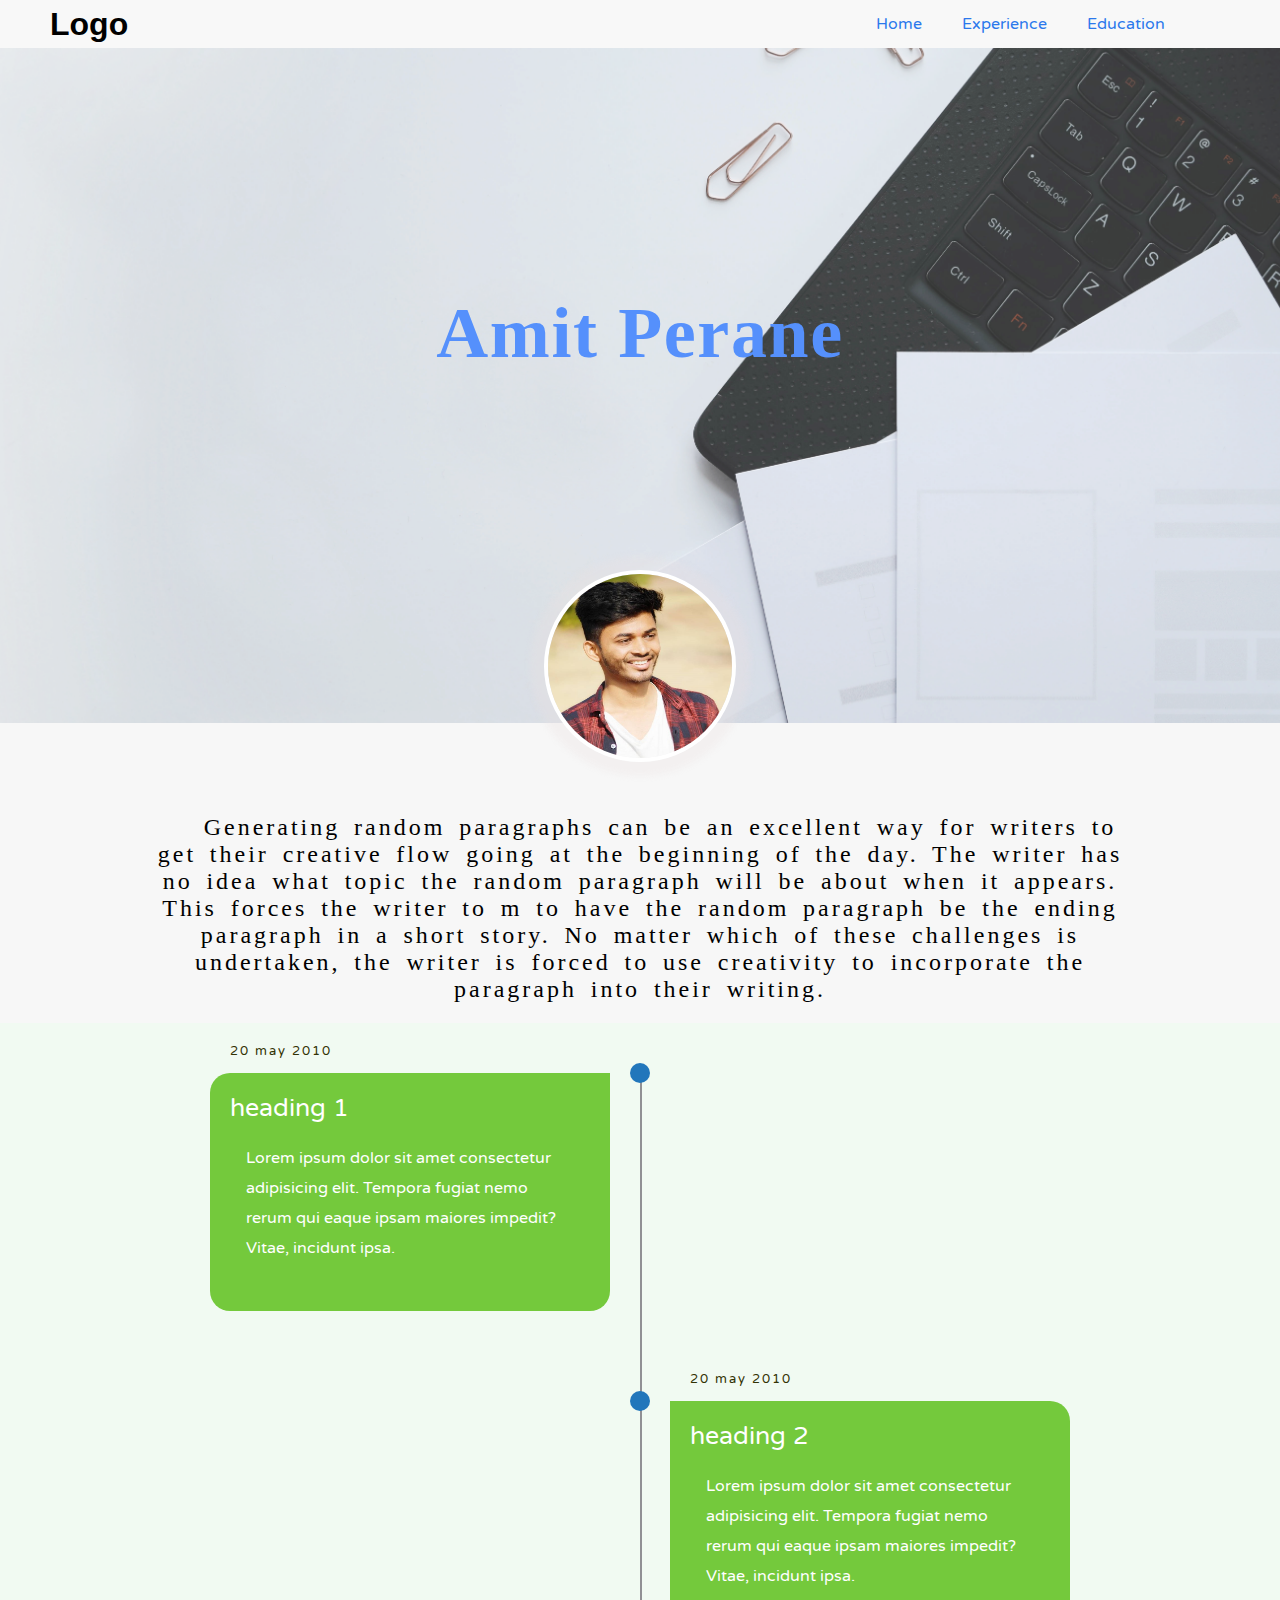
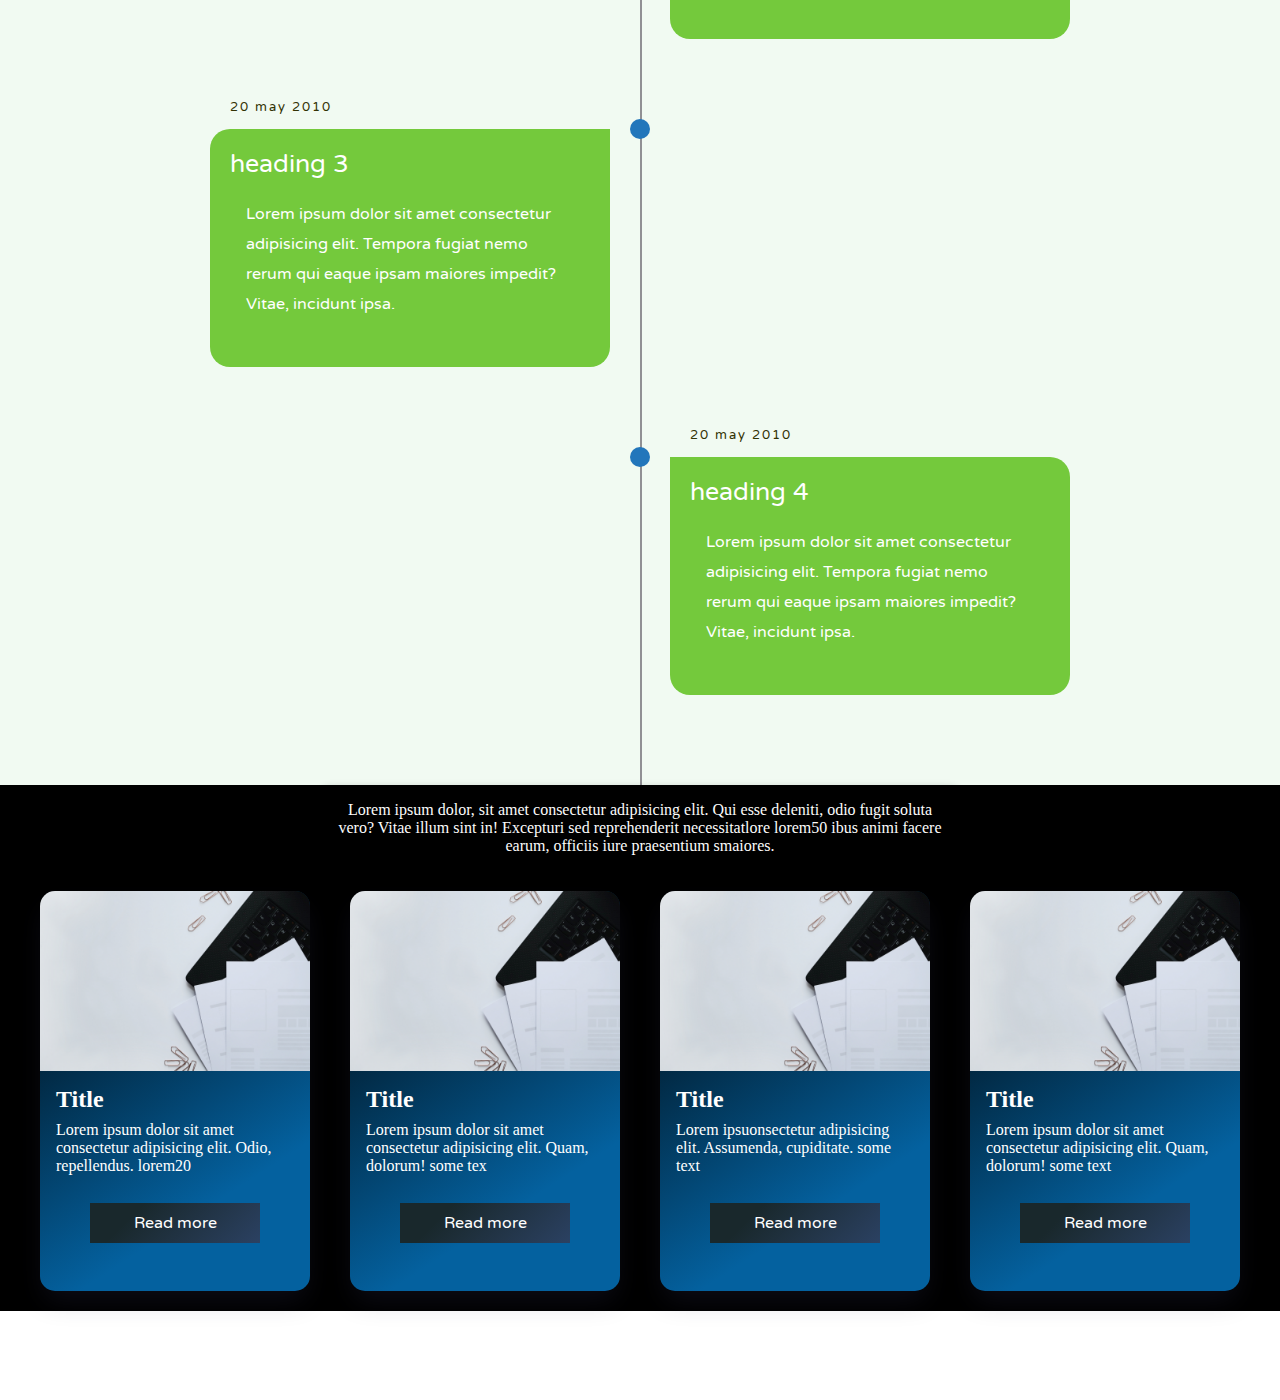
==== commit 5cc1109a: "style changed" ====
--- a/index.html
+++ b/index.html
@@ -92,13 +92,7 @@
             </div>
             <div class="about-para">
                 <p>
-                    Generating random paragraphs can be an excellent way for writers to get their creative flow going at
-                    the beginning of
-                    the day. The writer has no idea what topic the random paragraph will be about when it appears. This
-                    forces the writer to
-                    m to have the random paragraph be the ending paragraph in a short story. No matter which of these
-                    challenges is undertaken, the writer is forced to use creativity to incorporate the paragraph into
-                    their writing.
+                    Generating random paragraphs can be an excellent way for writers to get their creative flow going at the beginning of the day. The writer has no idea what topic the random paragraph will be about when it appears. This forces the writer to m to have the random paragraph be the ending paragraph in a short story. No matter which of these challenges is undertaken, the writer is forced to use creativity to incorporate the paragraph into their writing.
                 </p>
             </div>
 
--- a/style.css
+++ b/style.css
@@ -3,7 +3,7 @@
 body{
     padding: 0px;
     margin: 0px;
-    font-family: sans-serif;
+    /* font-family: sans-serif; */
     /* font-size: 30px; */
 }
 #body-header{
@@ -45,6 +45,7 @@
 
 
 .nav-center h1{
+     font-family: sans-serif;
     margin-right: 100px;
     position:relative ;
     left: 50px;
@@ -87,11 +88,18 @@
 ul.nav-bar li a:hover{
     color: rgb(30, 58, 219);
     transition: color 0.5s,background-color 0.5s , border 0.5s;
-
  } 
 
 /* heading my-name*/
+
+.about-para{
+    text-indent: 40px;
+    text-align: justify;
+    letter-spacing: 3px;
+}
+
 .text-center{
+    
     text-align: center;
 }
 
